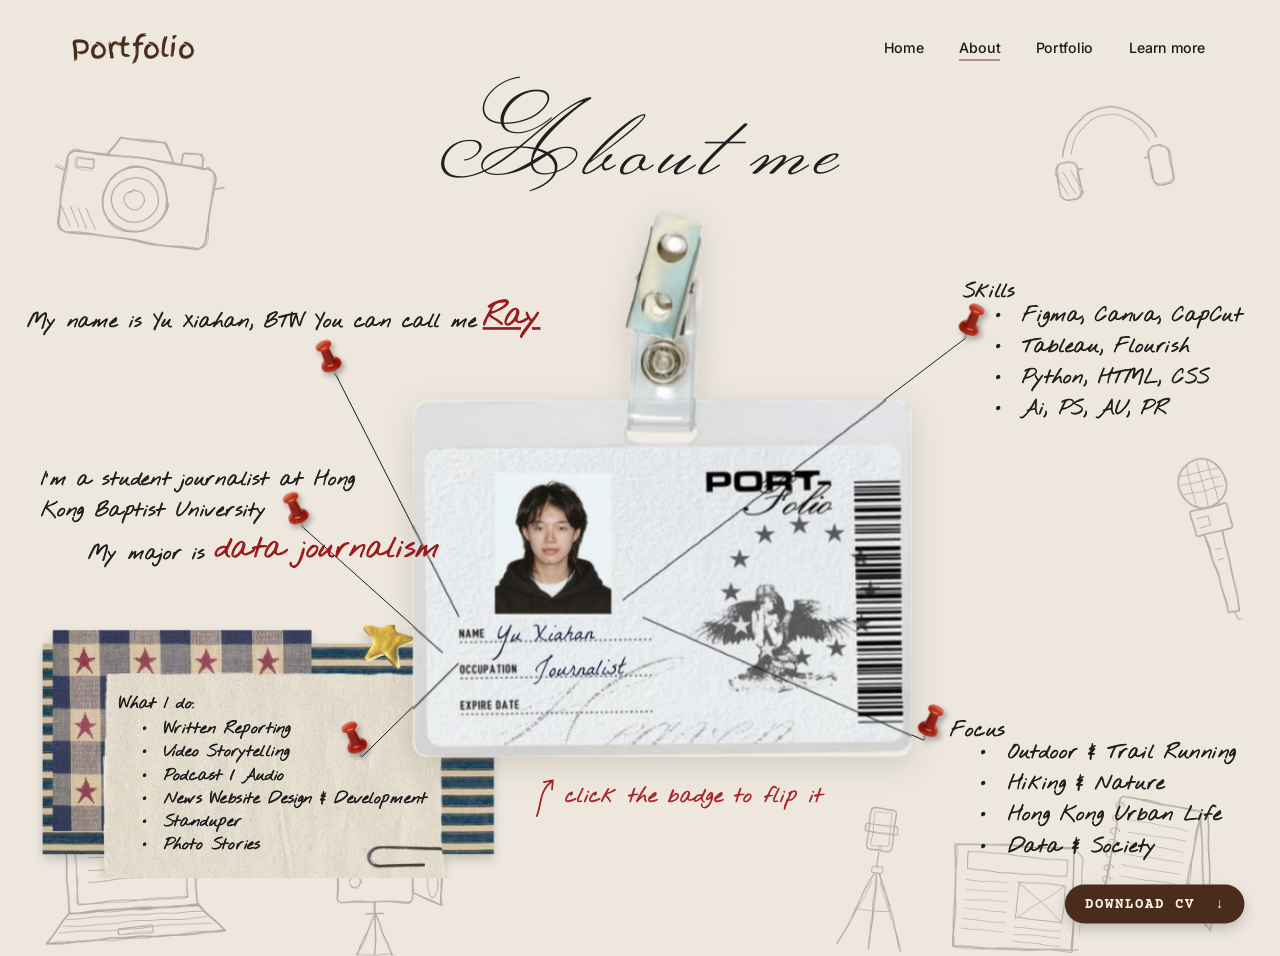
==== about.html @ 6d797f36 "Portfolio website built from Figma design Co-Authored-By: Claude Opus 5.5 <noreply@anthropic.com>" ====
<!DOCTYPE html>
<html lang="en">
<head>
<meta charset="utf-8">
<meta name="viewport" content="width=device-width, initial-scale=1">
<title>About · Xiahan Yu</title>
<link rel="preconnect" href="https://fonts.googleapis.com"><link rel="preconnect" href="https://fonts.gstatic.com" crossorigin>
<link href="https://fonts.googleapis.com/css2?family=Courier+Prime:wght@700&family=Finger+Paint&family=Inter:wght@400;500&family=LXGW+WenKai+TC&family=Monsieur+La+Doulaise&family=Nothing+You+Could+Do&display=swap" rel="stylesheet">
<link rel="stylesheet" href="css/style.css">
<style>
  .about { height: 1075px; }
  .title { left: 496px; top: 78px; font-size: 110px; line-height: 172px; letter-spacing: .08em; color: #1f1f1f; white-space: nowrap; }
  .copy { font-family: 'Nothing You Could Do', cursive; color: var(--ink); white-space: pre; -webkit-text-stroke: .9px currentColor; z-index: 6; pointer-events: none; }
  .red { color: var(--red); -webkit-text-stroke: 1.2px currentColor; }
  .lines { left: 0; top: 0; width: 1440px; height: 1075px; pointer-events: none; }
  .pin { width: 30px; height: 41px; filter: drop-shadow(3px 4px 3px rgba(0,0,0,.28)); }
  .pin.flip { transform: scaleX(-1); filter: drop-shadow(-3px 4px 3px rgba(0,0,0,.28)); }

  /* Badge: whole badge flips in 3D, then swings from the clip like a pendant */
  .badge { left: 458px; top: 230px; width: 577px; height: 631px; perspective: 1600px; cursor: pointer; z-index: 5; }
  .swing { width: 100%; height: 100%; transform-origin: 50% 0; }
  .swing.go { animation: swing 1.25s cubic-bezier(.3,.6,.4,1); }
  @keyframes swing { 0% { transform: rotate(0); } 25% { transform: rotate(-7deg); } 50% { transform: rotate(5deg); } 75% { transform: rotate(-2.5deg); } 100% { transform: rotate(0); } }
  .flipper { width: 100%; height: 100%; position: relative; transform-style: preserve-3d; transition: transform .7s cubic-bezier(.45,.05,.3,1); }
  .badge.flipped .flipper { transform: rotateY(180deg); }
  .face { position: absolute; inset: 0; width: 100%; height: 100%; backface-visibility: hidden; -webkit-backface-visibility: hidden; filter: drop-shadow(0 10px 18px rgba(0,0,0,.12)); }
  .face.back { transform: rotateY(180deg); }
  .hint { left: 600px; top: 872px; display: flex; align-items: center; gap: 10px; color: #a82126; font-family: 'Nothing You Could Do', cursive; font-size: 24px; -webkit-text-stroke: .8px currentColor; white-space: nowrap; pointer-events: none; }

  /* Download CV */
  .dl { right: 40px; bottom: 36px; display: flex; flex-direction: column; align-items: flex-end; gap: 10px; z-index: 20; }
  .dl .btn { font-family: 'Courier Prime', monospace; font-weight: 700; font-size: 16px; letter-spacing: .08em; color: var(--cream); background: var(--brown); border: 0; border-radius: 999px; padding: 13px 22px; cursor: pointer; box-shadow: 0 6px 14px rgba(0,0,0,.18); }
  .dl .menu { background: var(--cream); border: 1px solid rgba(74,44,29,.25); border-radius: 14px; padding: 8px 6px; box-shadow: 0 6px 14px rgba(0,0,0,.18); opacity: 0; transform: translateY(8px); pointer-events: none; transition: all .25s ease; }
  .dl.open .menu { opacity: 1; transform: none; pointer-events: auto; }
  .dl .menu a { display: block; padding: 10px 18px; border-radius: 10px; color: var(--brown); }
  .dl .menu a:hover { background: rgba(74,44,29,.08); }
  .dl .menu b { display: block; font-size: 17px; }
  .dl .menu small { display: block; font-family: 'Courier Prime', monospace; font-size: 11px; letter-spacing: .06em; opacity: .55; margin-top: 2px; }
  .dl .menu hr { border: 0; border-top: 1px solid rgba(74,44,29,.15); margin: 2px 0; }
</style>
</head>
<body>
<div class="stage"><div class="board about">
  <img class="abs" src="assets/about/about_doodles.png" style="left:0;top:0;width:1440px;height:1075px" alt="">
  <div id="nav"></div>
  <div class="abs title f-script">About me</div>

  <img class="abs" src="assets/about/whatido_note.png" style="left:25.6px;top:703px;width:546.6px;height:285px" alt="">

  <svg class="abs lines" viewBox="0 0 1440 1075">
    <g stroke="#1a1a1a" stroke-width="1.1" fill="none">
      <path transform="translate(378.4 422.7)" d="M 0 0 L 137.6 271"/>
      <path transform="translate(341.3 593.7)" d="M 0 0 L 157 140.4"/>
      <path transform="translate(407.2 743.7)" d="M 0 107.7 L 49.9 58.6 L 109.5 0"/>
      <path transform="translate(698.8 381)" d="M 386.7 0 L 0 294.3"/>
      <path transform="translate(721 693)" d="M 318.4 139.8 L 0 0"/>
    </g>
  </svg>

  <div class="abs badge" id="badge" role="button" aria-label="Flip the ID badge">
    <div class="swing" id="swing"><div class="flipper">
      <img class="face front" src="assets/about/badge_front.png" alt="ID badge: Yu Xiahan, Journalist">
      <img class="face back" src="assets/about/badge_back.png" alt="About me: Xiahan (Ray) Yu, 22, from ZheJiang, Hong Kong Baptist University">
    </div></div>
  </div>
  <div class="abs hint" id="hint">
    <svg width="26" height="48" viewBox="0 0 26 48" fill="none" stroke="#a82126" stroke-width="2" stroke-linecap="round" stroke-linejoin="round"><path d="M4 46 C10 30 6 18 22 6 M22 6 L12 8 M22 6 L21 16"/></svg>
    <span id="hintText">click the badge to flip it</span>
  </div>

  <div class="abs copy" style="left:30px;top:344px;font-size:23px;line-height:35px">My name is Yu Xiahan, BTW You can call me </div>
  <div class="abs copy red" style="left:543px;top:329px;font-size:36px;line-height:54px;text-decoration:underline">Ray</div>
  <div class="abs copy" style="left:46px;top:522px;font-size:23px;line-height:35px">I'm a student journalist at Hong
Kong Baptist University</div>
  <div class="abs copy" style="left:99px;top:605px;font-size:23px;line-height:35px">My major is </div>
  <div class="abs copy red" style="left:242px;top:593px;font-size:34px;line-height:51px">data journalism</div>
  <div class="abs copy" style="left:134px;top:779px;font-size:18px;line-height:26px">What I do:</div>
  <div class="abs copy" style="left:160px;top:807px;font-size:18px;line-height:26px">•  Written Reporting
•  Video Storytelling
•  Podcast / Audio
•  News Website Design &amp; Development
•  Standuper
•  Photo Stories</div>
  <div class="abs copy" style="left:1083px;top:310px;font-size:23px;line-height:35px">Skills</div>
  <div class="abs copy" style="left:1119px;top:337px;font-size:23px;line-height:35px">•  Figma, Canva, CapCut
•  Tableau, Flourish
•  Python, HTML, CSS
•  Ai, PS, AU, PR</div>
  <div class="abs copy" style="left:1069px;top:804px;font-size:23px;line-height:35px">Focus</div>
  <div class="abs copy" style="left:1103px;top:829px;font-size:23px;line-height:35px">•  Outdoor &amp; Trail Running
•  Hiking &amp; Nature
•  Hong Kong Urban Life
•  Data &amp; Society</div>

  <img class="abs pin flip" src="assets/deco/pin-red.png" style="left:355px;top:382px" alt="">
  <img class="abs pin flip" src="assets/deco/pin-red.png" style="left:318px;top:553px" alt="">
  <img class="abs pin flip" src="assets/deco/pin-red.png" style="left:384px;top:811px" alt="">
  <img class="abs pin" src="assets/deco/pin-red.png" style="left:1078px;top:341px" alt="">
  <img class="abs pin" src="assets/deco/pin-red.png" style="left:1032px;top:792px" alt="">

  <div class="abs dl" id="dl">
    <div class="menu">
      <a href="assets/cv/Yu-Xiahan-Ray-CV-EN.docx" download><b class="f-type">English Version</b><small>YU XIAHAN RAY · CV</small></a>
      <hr>
      <a href="assets/cv/Yu-Xiahan-CV-ZH.docx" download><b class="f-wenkai">中文版</b><small>於夏涵 · 數據新聞記者簡歷</small></a>
    </div>
    <button class="btn" id="dlBtn">DOWNLOAD CV&nbsp;&nbsp;↓</button>
  </div>
</div></div>

<script src="js/common.js"></script>
<script>
document.getElementById('nav').outerHTML = renderNav('About');
const badge = document.getElementById('badge'), swing = document.getElementById('swing'), hint = document.getElementById('hintText');
badge.addEventListener('click', () => {
  badge.classList.toggle('flipped');
  hint.textContent = badge.classList.contains('flipped') ? 'click again to flip back' : 'click the badge to flip it';
  swing.classList.remove('go'); void swing.offsetWidth;
  setTimeout(() => swing.classList.add('go'), 520);
});
if (location.hash === '#back') badge.click();
const dl = document.getElementById('dl');
document.getElementById('dlBtn').addEventListener('click', e => {
  e.stopPropagation();
  dl.classList.toggle('open');
  e.currentTarget.innerHTML = dl.classList.contains('open') ? 'DOWNLOAD CV&nbsp;&nbsp;✕' : 'DOWNLOAD CV&nbsp;&nbsp;↓';
});
document.addEventListener('click', e => { if (!dl.contains(e.target)) { dl.classList.remove('open'); document.getElementById('dlBtn').innerHTML = 'DOWNLOAD CV&nbsp;&nbsp;↓'; } });
</script>
</body>
</html>
---- css/style.css ----
/* ---------- Base ---------- */
:root {
  --bg: #ede7dd;
  --ink: #1a1a1a;
  --brown: #4a2c1d;
  --red: #991a1a;
  --paper: #fbf8f2;
  --cream: #faf3e6;
}
* { box-sizing: border-box; }
html, body { margin: 0; padding: 0; background: var(--bg); color: var(--ink); }
body { overflow-x: hidden; -webkit-font-smoothing: antialiased; }
a { color: inherit; text-decoration: none; }
img { display: block; user-select: none; -webkit-user-drag: none; }

/* Every page is a 1440px-wide artboard that js/common.js scales to the window. */
.stage { position: relative; width: 100%; overflow: hidden; }
.board { position: relative; width: 1440px; transform-origin: 0 0; margin: 0; }
.abs { position: absolute; }

/* ---------- Fonts ---------- */
.f-marker { font-family: 'Permanent Marker', cursive; }
.f-rainbow { font-family: 'Over the Rainbow', cursive; }
.f-pen { font-family: 'Nothing You Could Do', cursive; }
.f-script { font-family: 'Monsieur La Doulaise', cursive; }
.f-type { font-family: 'Courier Prime', monospace; font-weight: 700; }
.f-gaegu { font-family: 'Gaegu', cursive; font-weight: 700; }
.f-serif-it { font-family: 'Instrument Serif', serif; font-style: italic; }
.f-inter { font-family: 'Inter', sans-serif; }
.f-crayon { font-family: 'Finger Paint', cursive; }
.f-wenkai { font-family: 'LXGW WenKai TC', serif; }

/* ---------- Nav ---------- */
.nav { position: absolute; left: 0; top: 0; width: 1440px; height: 108px; z-index: 50; }
.nav .logo { position: absolute; left: 80px; top: 32px; font-family: 'Finger Paint', cursive; font-size: 30px; line-height: 44px; color: var(--brown); }
.nav .links { position: absolute; top: 45px; left: 994px; display: flex; gap: 40px; }
.nav .links a { font-family: 'Inter', sans-serif; font-weight: 500; font-size: 16px; line-height: 19px; position: relative; }
.nav .links a::after { content: ''; position: absolute; left: 0; right: 0; bottom: -4px; height: 1.5px; background: var(--brown); transform: scaleX(0); transform-origin: left; transition: transform .25s ease; }
.nav .links a:hover::after, .nav .links a.active::after { transform: scaleX(1); }

/* Pen text: the Figma design thickens these strokes with a thin outline */
.pen-thick { -webkit-text-stroke: 0.9px currentColor; }
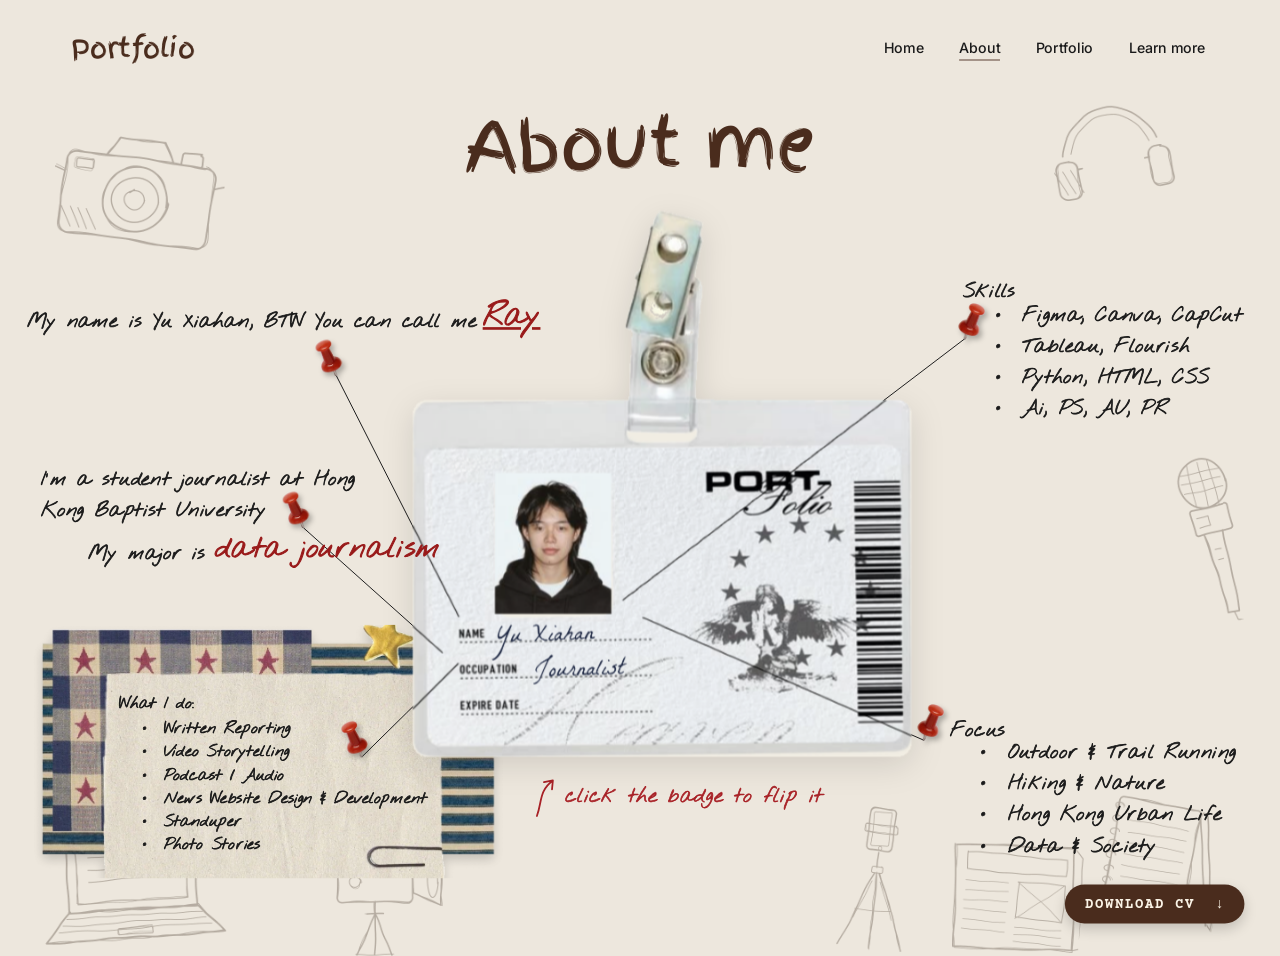
==== commit 567c5400: "Seamless page transitions, click-left/right page turning, crayon About title Co-Authored-By: Claude " ====
--- a/about.html
+++ b/about.html
@@ -9,7 +9,7 @@
 <link rel="stylesheet" href="css/style.css">
 <style>
   .about { height: 1075px; }
-  .title { left: 496px; top: 78px; font-size: 110px; line-height: 172px; letter-spacing: .08em; color: #1f1f1f; white-space: nowrap; }
+  .title { left: 0; width: 1440px; top: 108px; text-align: center; font-family: 'Finger Paint', cursive; font-size: 76px; line-height: 110px; color: var(--brown); white-space: nowrap; }
   .copy { font-family: 'Nothing You Could Do', cursive; color: var(--ink); white-space: pre; -webkit-text-stroke: .9px currentColor; z-index: 6; pointer-events: none; }
   .red { color: var(--red); -webkit-text-stroke: 1.2px currentColor; }
   .lines { left: 0; top: 0; width: 1440px; height: 1075px; pointer-events: none; }
@@ -43,7 +43,7 @@
 <div class="stage"><div class="board about">
   <img class="abs" src="assets/about/about_doodles.png" style="left:0;top:0;width:1440px;height:1075px" alt="">
   <div id="nav"></div>
-  <div class="abs title f-script">About me</div>
+  <div class="abs title">About me</div>
 
   <img class="abs" src="assets/about/whatido_note.png" style="left:25.6px;top:703px;width:546.6px;height:285px" alt="">
 
--- a/css/style.css
+++ b/css/style.css
@@ -38,5 +38,32 @@
 .nav .links a::after { content: ''; position: absolute; left: 0; right: 0; bottom: -4px; height: 1.5px; background: var(--brown); transform: scaleX(0); transform-origin: left; transition: transform .25s ease; }
 .nav .links a:hover::after, .nav .links a.active::after { transform: scaleX(1); }
 
+/* ---------- Page transitions (cross-document View Transitions, no blank frame) ---------- */
+@view-transition { navigation: auto; }
+::view-transition-old(root), ::view-transition-new(root) { animation-duration: .45s; animation-timing-function: ease; }
+/* scrolled into the next page: old page slides up, new page follows from below */
+html:active-view-transition-type(down)::view-transition-old(root) { animation: vt-up-out .6s cubic-bezier(.65,0,.25,1) both; }
+html:active-view-transition-type(down)::view-transition-new(root) { animation: vt-up-in .6s cubic-bezier(.65,0,.25,1) both; }
+@keyframes vt-up-out { to { transform: translateY(-100%); } }
+@keyframes vt-up-in { from { transform: translateY(100%); } }
+@media (prefers-reduced-motion: reduce) { ::view-transition-group(*), ::view-transition-old(*), ::view-transition-new(*) { animation: none !important; } }
+
+/* ---------- Reveal on scroll ---------- */
+.reveal { opacity: 0; translate: 0 46px; transition: opacity .7s ease, translate .8s cubic-bezier(.2,.8,.2,1); }
+.reveal.in { opacity: 1; translate: 0 0; }
+
+/* ---------- Custom cursor (mouse only) ---------- */
+@media (hover: hover) and (pointer: fine) {
+  .cursor { position: fixed; left: 0; top: 0; width: 18px; height: 18px; margin: -9px 0 0 -9px; border: 1.5px solid var(--brown); border-radius: 50%;
+    z-index: 2000; pointer-events: none; transition: width .25s, height .25s, margin .25s, background .25s, opacity .3s; opacity: 0; }
+  .cursor.on { opacity: 1; }
+  .cursor.big { width: 46px; height: 46px; margin: -23px 0 0 -23px; background: rgba(153,26,26,.08); border-color: var(--red); }
+  .cursor.down { width: 12px; height: 12px; margin: -6px 0 0 -6px; }
+}
+@media (prefers-reduced-motion: reduce) {
+  .reveal { opacity: 1; translate: none; transition: none; }
+  .curtain { transition: none; }
+}
+
 /* Pen text: the Figma design thickens these strokes with a thin outline */
 .pen-thick { -webkit-text-stroke: 0.9px currentColor; }
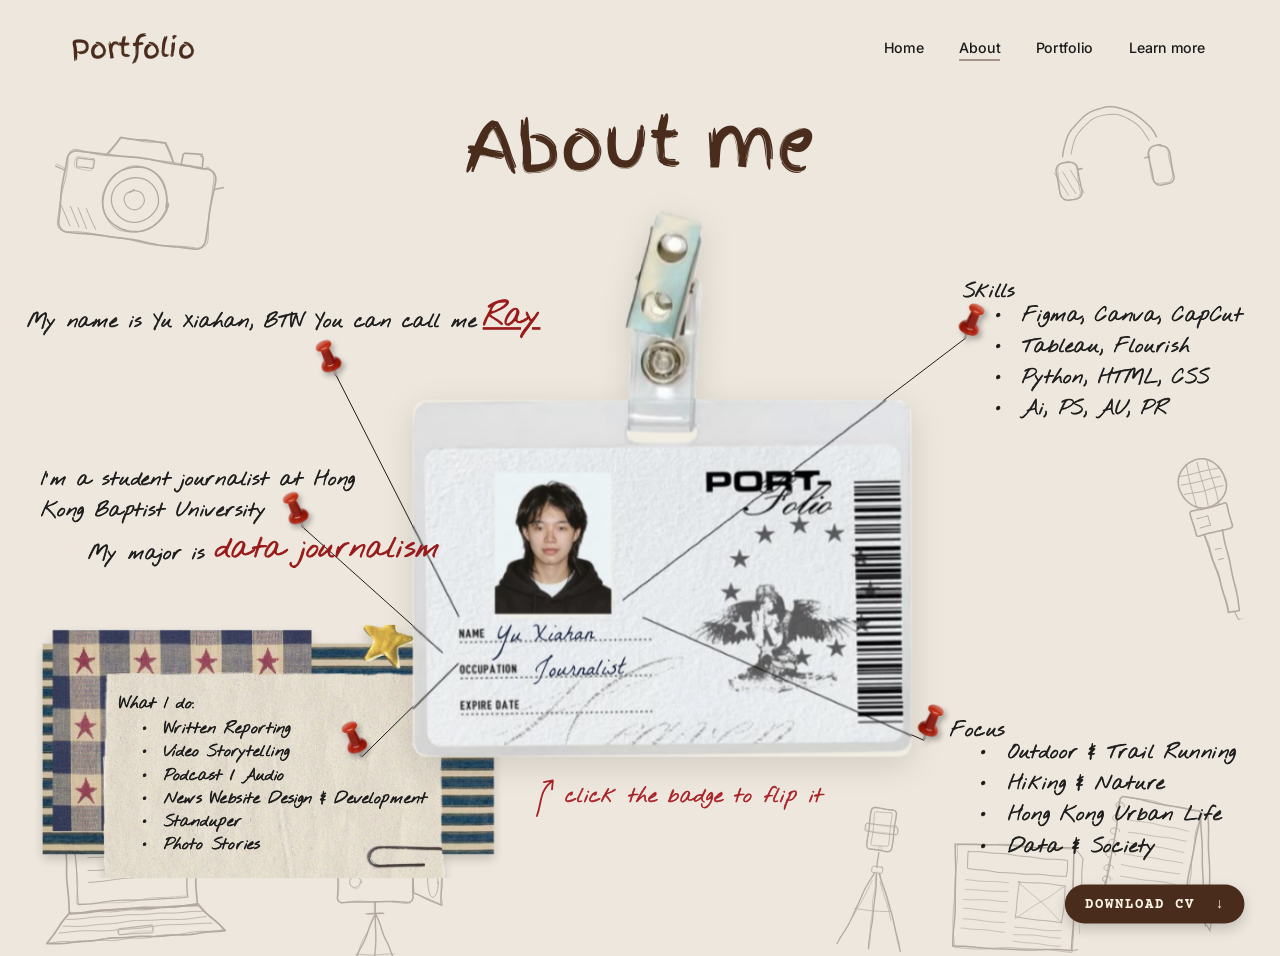
==== commit 3e3dc2eb: "About page entrance and idle animations; Patrick Hand portfolio header Co-Authored-By: Claude Opus 5" ====
--- a/about.html
+++ b/about.html
@@ -37,23 +37,62 @@
   .dl .menu b { display: block; font-size: 17px; }
   .dl .menu small { display: block; font-family: 'Courier Prime', monospace; font-size: 11px; letter-spacing: .06em; opacity: .55; margin-top: 2px; }
   .dl .menu hr { border: 0; border-top: 1px solid rgba(74,44,29,.15); margin: 2px 0; }
+
+  /* ---------- Entrance + idle animations ---------- */
+  .title { animation: pop .9s cubic-bezier(.3,1.5,.5,1) both; }
+  @keyframes pop { from { opacity: 0; scale: .6; rotate: -6deg; } }
+
+  .badge { animation: badge-drop 1.1s cubic-bezier(.3,1.25,.55,1) .15s both; }
+  @keyframes badge-drop { from { translate: 0 -760px; } }
+
+  .note { animation: note-in .9s cubic-bezier(.25,1.3,.5,1) .35s both; transition: rotate .3s, scale .3s; }
+  .note:hover { rotate: -2deg; scale: 1.02; }
+  @keyframes note-in { from { opacity: 0; translate: -120px 40px; rotate: -12deg; } }
+
+  .doodle { position: absolute; transform-origin: 0 0; }
+  .doodle img { width: 100%; height: 100%; opacity: 0; animation: dd-in .8s ease var(--d) forwards, dd-float var(--f) ease-in-out calc(var(--d) + .8s) infinite; transition: scale .3s; }
+  .doodle:hover img { scale: 1.12; animation-play-state: running, paused; }
+  @keyframes dd-in { from { opacity: 0; translate: 0 18px; } to { opacity: .32; } }
+  @keyframes dd-float { 0%, 100% { opacity: .32; translate: 0 0; rotate: 0deg; } 50% { opacity: .32; translate: 0 -9px; rotate: 3deg; } }
+
+  .copy { animation: write 1s ease-out var(--d, 1s) both; }
+  @keyframes write { from { clip-path: inset(-20px 100% -20px -10px); } to { clip-path: inset(-20px -40px -20px -10px); } }
+
+  .lines path { stroke-dasharray: 1; stroke-dashoffset: 1; animation: draw .7s ease-in-out var(--d) forwards; }
+  @keyframes draw { to { stroke-dashoffset: 0; } }
+
+  .pin { animation: pin-in .6s cubic-bezier(.3,1.6,.5,1) var(--d) both; transition: rotate .2s; pointer-events: auto; }
+  .pin:hover { animation: pin-wiggle .5s ease-in-out; }
+  @keyframes pin-in { from { opacity: 0; translate: 22px -46px; } 60% { opacity: 1; } }
+  @keyframes pin-wiggle { 25% { rotate: -14deg; } 60% { rotate: 10deg; } }
+
+  .hint { animation: fade-up .6s ease 2.4s both; }
+  .hint svg { animation: nudge-up 1.4s ease-in-out 3s infinite; }
+  @keyframes fade-up { from { opacity: 0; translate: 0 10px; } }
+  @keyframes nudge-up { 0%, 100% { translate: 0 0; } 50% { translate: 2px -5px; } }
+  .dl { animation: fade-up .6s ease 2.5s both; }
+
+  @media (prefers-reduced-motion: reduce) {
+    .title, .badge, .note, .doodle img, .copy, .lines path, .pin, .hint, .hint svg, .dl { animation: none !important; }
+    .doodle img { opacity: .32; } .lines path { stroke-dashoffset: 0; }
+  }
 </style>
 </head>
 <body>
 <div class="stage"><div class="board about">
-  <img class="abs" src="assets/about/about_doodles.png" style="left:0;top:0;width:1440px;height:1075px" alt="">
+  <div id="doodles" aria-hidden="true"></div>
   <div id="nav"></div>
   <div class="abs title">About me</div>
 
-  <img class="abs" src="assets/about/whatido_note.png" style="left:25.6px;top:703px;width:546.6px;height:285px" alt="">
+  <img class="abs note" src="assets/about/whatido_note.png" style="left:25.6px;top:703px;width:546.6px;height:285px" alt="">
 
   <svg class="abs lines" viewBox="0 0 1440 1075">
     <g stroke="#1a1a1a" stroke-width="1.1" fill="none">
-      <path transform="translate(378.4 422.7)" d="M 0 0 L 137.6 271"/>
-      <path transform="translate(341.3 593.7)" d="M 0 0 L 157 140.4"/>
-      <path transform="translate(407.2 743.7)" d="M 0 107.7 L 49.9 58.6 L 109.5 0"/>
-      <path transform="translate(698.8 381)" d="M 386.7 0 L 0 294.3"/>
-      <path transform="translate(721 693)" d="M 318.4 139.8 L 0 0"/>
+      <path pathLength="1" style="--d:1.35s" transform="translate(378.4 422.7)" d="M 0 0 L 137.6 271"/>
+      <path pathLength="1" style="--d:1.45s" transform="translate(341.3 593.7)" d="M 0 0 L 157 140.4"/>
+      <path pathLength="1" style="--d:1.55s" transform="translate(407.2 743.7)" d="M 0 107.7 L 49.9 58.6 L 109.5 0"/>
+      <path pathLength="1" style="--d:1.4s" transform="translate(698.8 381)" d="M 386.7 0 L 0 294.3"/>
+      <path pathLength="1" style="--d:1.5s" transform="translate(721 693)" d="M 318.4 139.8 L 0 0"/>
     </g>
   </svg>
 
@@ -111,6 +150,21 @@
 <script src="js/common.js"></script>
 <script>
 document.getElementById('nav').outerHTML = renderNav('About');
+
+// Hand-drawn doodles (positions from the Figma About page); each fades in, then floats on its own rhythm
+const DOODLES = [
+  ['camera', 70, 130, 192, 136, -8], ['headphones', 1170, 120, 140, 126, 10], ['mic', 1300, 520, 90, 195, 14],
+  ['laptop', 40, 930, 208, 144, 4], ['videocam', 360, 950, 150, 169, 0], ['tripod', 950, 900, 90, 168, -6],
+  ['newspaper', 1070, 935, 154, 133, -5], ['notebook', 1250, 880, 140, 147, -10],
+];
+document.getElementById('doodles').innerHTML = DOODLES.map(([n, x, y, w, h, r], i) =>
+  `<div class="doodle" style="left:${x}px;top:${y}px;width:${w}px;height:${h}px;transform:rotate(${-r}deg);--d:${0.45 + i * 0.12}s;--f:${4 + (i % 3) * 1.1}s">
+     <img src="assets/doodles/${n}.svg" alt=""></div>`).join('');
+// Copy "writes" itself in, pins drop in after their lines are drawn
+document.querySelectorAll('.copy').forEach((el, i) => el.style.setProperty('--d', (0.85 + i * 0.1) + 's'));
+document.querySelectorAll('.pin').forEach((el, i) => el.style.setProperty('--d', (1.9 + i * 0.1) + 's'));
+// the badge swings a little once it has dropped onto its clip
+setTimeout(() => document.getElementById('swing').classList.add('go'), 1150);
 const badge = document.getElementById('badge'), swing = document.getElementById('swing'), hint = document.getElementById('hintText');
 badge.addEventListener('click', () => {
   badge.classList.toggle('flipped');
--- a/css/style.css
+++ b/css/style.css
@@ -44,6 +44,11 @@
 /* scrolled into the next page: old page slides up, new page follows from below */
 html:active-view-transition-type(down)::view-transition-old(root) { animation: vt-up-out .6s cubic-bezier(.65,0,.25,1) both; }
 html:active-view-transition-type(down)::view-transition-new(root) { animation: vt-up-in .6s cubic-bezier(.65,0,.25,1) both; }
+/* scrolled back to the previous page: the reverse — old page slides down, previous page comes from above */
+html:active-view-transition-type(up)::view-transition-old(root) { animation: vt-down-out .6s cubic-bezier(.65,0,.25,1) both; }
+html:active-view-transition-type(up)::view-transition-new(root) { animation: vt-down-in .6s cubic-bezier(.65,0,.25,1) both; }
+@keyframes vt-down-out { to { transform: translateY(100%); } }
+@keyframes vt-down-in { from { transform: translateY(-100%); } }
 @keyframes vt-up-out { to { transform: translateY(-100%); } }
 @keyframes vt-up-in { from { transform: translateY(100%); } }
 @media (prefers-reduced-motion: reduce) { ::view-transition-group(*), ::view-transition-old(*), ::view-transition-new(*) { animation: none !important; } }
@@ -52,17 +57,18 @@
 .reveal { opacity: 0; translate: 0 46px; transition: opacity .7s ease, translate .8s cubic-bezier(.2,.8,.2,1); }
 .reveal.in { opacity: 1; translate: 0 0; }
 
-/* ---------- Custom cursor (mouse only) ---------- */
+/* ---------- Custom cursor: little green star (mouse only) ---------- */
 @media (hover: hover) and (pointer: fine) {
-  .cursor { position: fixed; left: 0; top: 0; width: 18px; height: 18px; margin: -9px 0 0 -9px; border: 1.5px solid var(--brown); border-radius: 50%;
-    z-index: 2000; pointer-events: none; transition: width .25s, height .25s, margin .25s, background .25s, opacity .3s; opacity: 0; }
+  html.star-cursor, html.star-cursor * { cursor: none !important; }
+  .cursor { position: fixed; left: 0; top: 0; width: 28px; height: 28px; margin: -14px 0 0 -14px; z-index: 2000; pointer-events: none;
+    filter: drop-shadow(1px 2px 1.5px rgba(0,0,0,.25)); opacity: 0; transition: opacity .2s; }
   .cursor.on { opacity: 1; }
-  .cursor.big { width: 46px; height: 46px; margin: -23px 0 0 -23px; background: rgba(153,26,26,.08); border-color: var(--red); }
-  .cursor.down { width: 12px; height: 12px; margin: -6px 0 0 -6px; }
+  .cursor .s { position: absolute; inset: 0; background: url('../assets/deco/cursor-star.svg') center / contain no-repeat; transition: transform .25s cubic-bezier(.3,1.6,.5,1); }
+  .cursor.big .s { transform: scale(1.35) rotate(18deg); }
+  .cursor.down .s { transform: scale(.8) rotate(-10deg); }
 }
 @media (prefers-reduced-motion: reduce) {
   .reveal { opacity: 1; translate: none; transition: none; }
-  .curtain { transition: none; }
 }
 
 /* Pen text: the Figma design thickens these strokes with a thin outline */
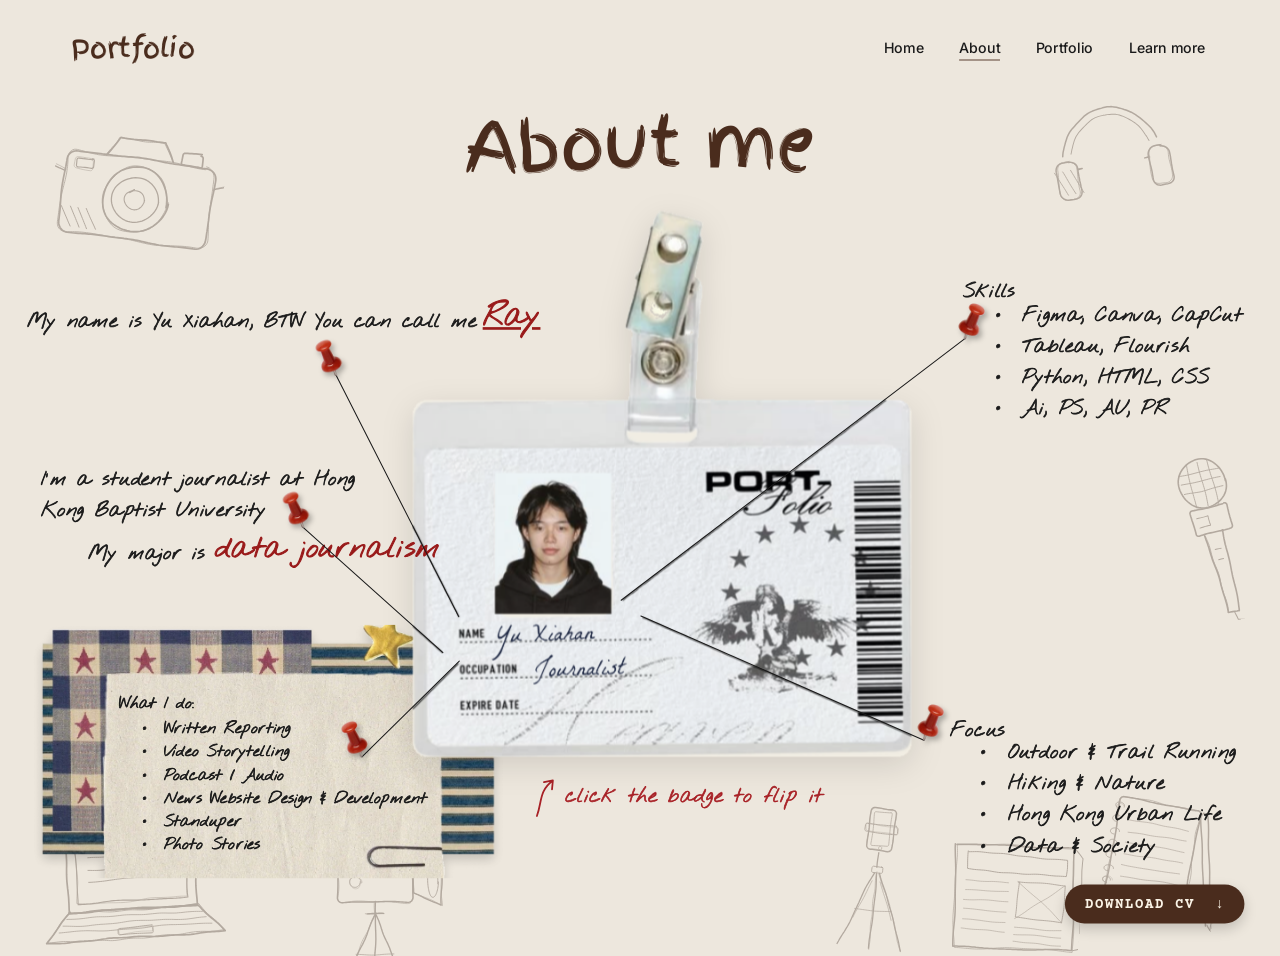
==== commit ad190677: "About: draw connector lines as single continuous lines above the badge Co-Authored-By: Claude Opus 5" ====
--- a/about.html
+++ b/about.html
@@ -58,8 +58,11 @@
   .copy { animation: write 1s ease-out var(--d, 1s) both; }
   @keyframes write { from { clip-path: inset(-20px 100% -20px -10px); } to { clip-path: inset(-20px -40px -20px -10px); } }
 
-  .lines path { stroke-dasharray: 1; stroke-dashoffset: 1; animation: draw .7s ease-in-out var(--d) forwards; }
-  @keyframes draw { to { stroke-dashoffset: 0; } }
+  /* Whole lines are drawn above the badge (covering the part printed on the badge image), so each one
+     reads as a single line. They only show while the badge is still and front-facing. */
+  .lines { z-index: 7; opacity: 0; transition: opacity .35s ease; }
+  .lines.show { opacity: 1; }
+  .pin { z-index: 8; }
 
   .pin { animation: pin-in .6s cubic-bezier(.3,1.6,.5,1) var(--d) both; transition: rotate .2s; pointer-events: auto; }
   .pin:hover { animation: pin-wiggle .5s ease-in-out; }
@@ -86,13 +89,13 @@
 
   <img class="abs note" src="assets/about/whatido_note.png" style="left:25.6px;top:703px;width:546.6px;height:285px" alt="">
 
-  <svg class="abs lines" viewBox="0 0 1440 1075">
-    <g stroke="#1a1a1a" stroke-width="1.1" fill="none">
-      <path pathLength="1" style="--d:1.35s" transform="translate(378.4 422.7)" d="M 0 0 L 137.6 271"/>
-      <path pathLength="1" style="--d:1.45s" transform="translate(341.3 593.7)" d="M 0 0 L 157 140.4"/>
-      <path pathLength="1" style="--d:1.55s" transform="translate(407.2 743.7)" d="M 0 107.7 L 49.9 58.6 L 109.5 0"/>
-      <path pathLength="1" style="--d:1.4s" transform="translate(698.8 381)" d="M 386.7 0 L 0 294.3"/>
-      <path pathLength="1" style="--d:1.5s" transform="translate(721 693)" d="M 318.4 139.8 L 0 0"/>
+  <svg class="abs lines" id="lines" viewBox="0 0 1440 1075" style="left:0;top:0;width:1440px;height:1075px">
+    <g stroke="#1a1a1a" stroke-width="1.15" fill="none" stroke-linecap="round">
+      <path d="M 378.4 422.7 L 516.1 693.7"/>
+      <path d="M 341.3 593.7 L 498.3 734.1"/>
+      <path d="M 407.2 851.4 L 516.7 743.7"/>
+      <path d="M 1085.5 381 L 698.8 675.3"/>
+      <path d="M 1039.4 832.8 L 721 693"/>
     </g>
   </svg>
 
@@ -165,10 +168,17 @@
 document.querySelectorAll('.pin').forEach((el, i) => el.style.setProperty('--d', (1.9 + i * 0.1) + 's'));
 // the badge swings a little once it has dropped onto its clip
 setTimeout(() => document.getElementById('swing').classList.add('go'), 1150);
+// lines appear once the badge has landed and stopped swinging
+const lines = document.getElementById('lines');
+const reduce = matchMedia('(prefers-reduced-motion: reduce)').matches;
+let linesTimer = setTimeout(() => lines.classList.add('show'), reduce ? 0 : 2450);
 const badge = document.getElementById('badge'), swing = document.getElementById('swing'), hint = document.getElementById('hintText');
 badge.addEventListener('click', () => {
   badge.classList.toggle('flipped');
   hint.textContent = badge.classList.contains('flipped') ? 'click again to flip back' : 'click the badge to flip it';
+  // hide the lines while the badge turns and swings; bring them back once the front is still again
+  lines.classList.remove('show'); clearTimeout(linesTimer);
+  if (!badge.classList.contains('flipped')) linesTimer = setTimeout(() => lines.classList.add('show'), 1900);
   swing.classList.remove('go'); void swing.offsetWidth;
   setTimeout(() => swing.classList.add('go'), 520);
 });
